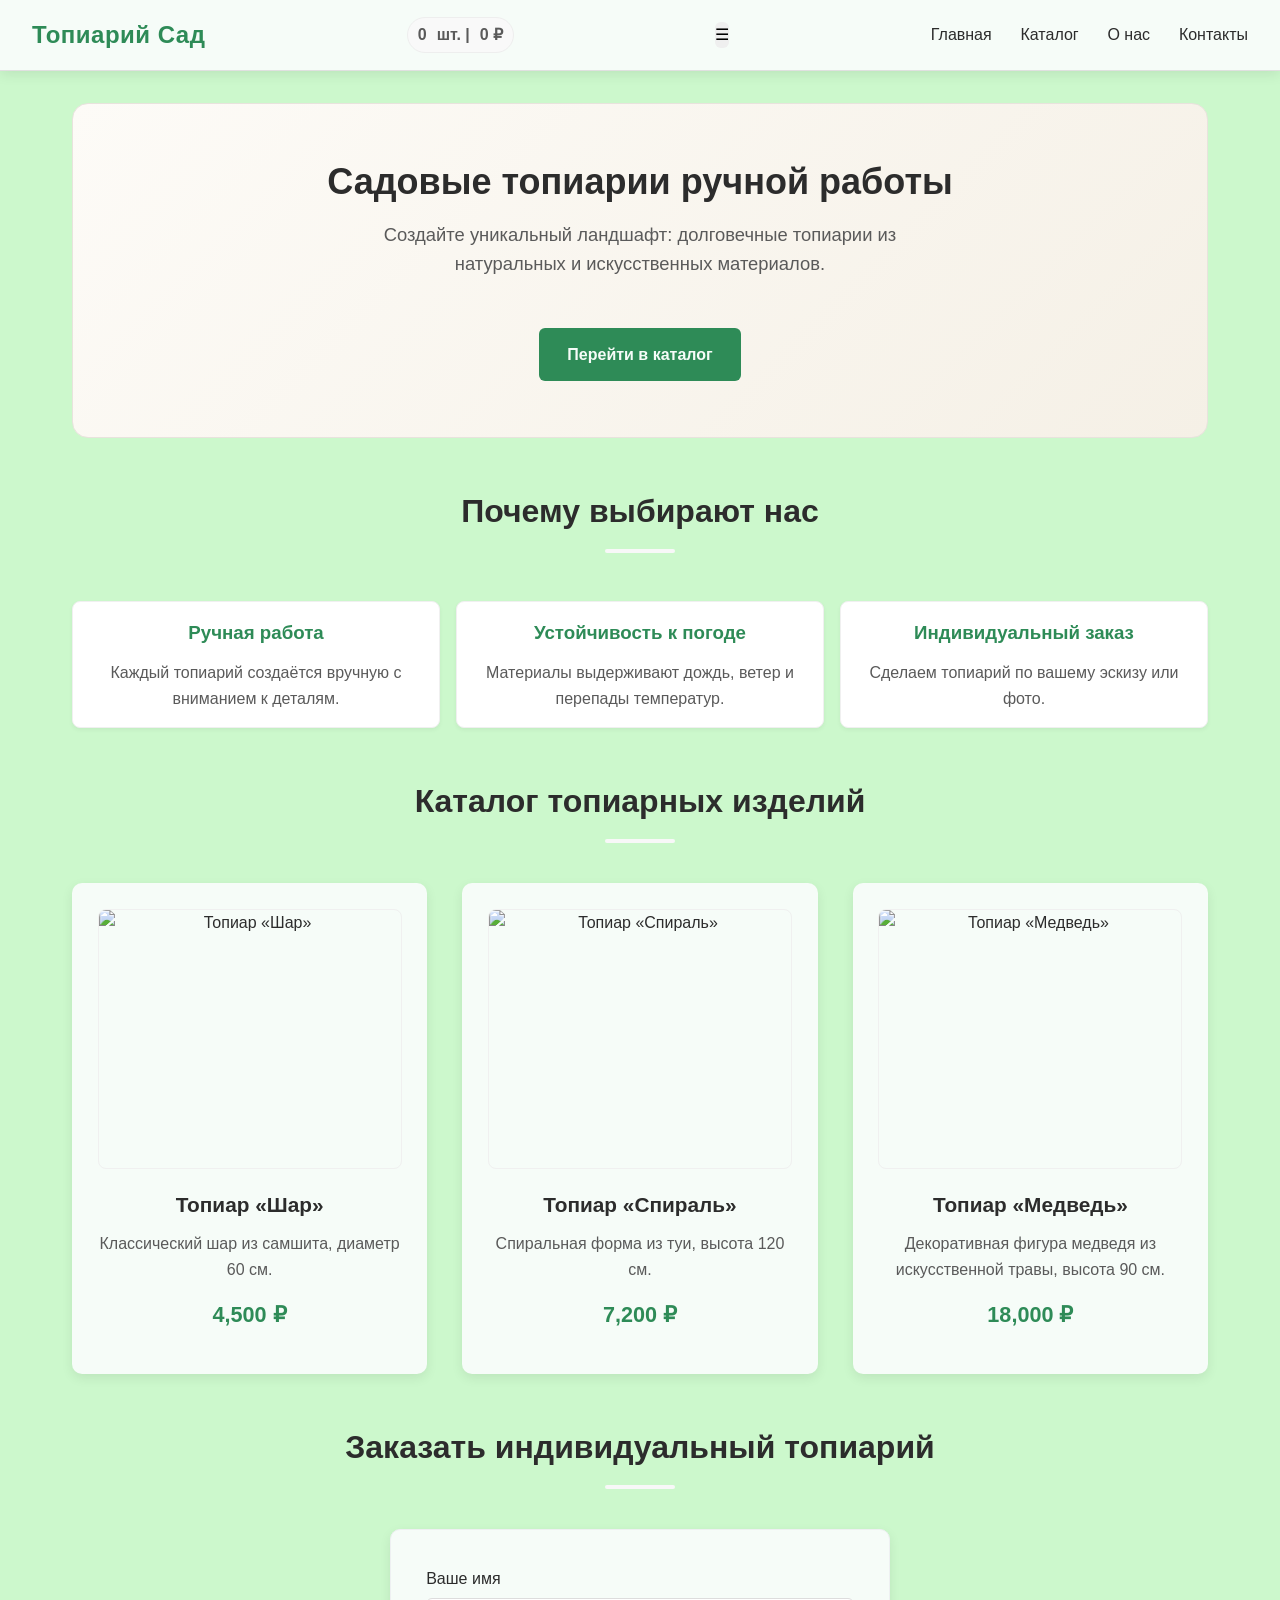
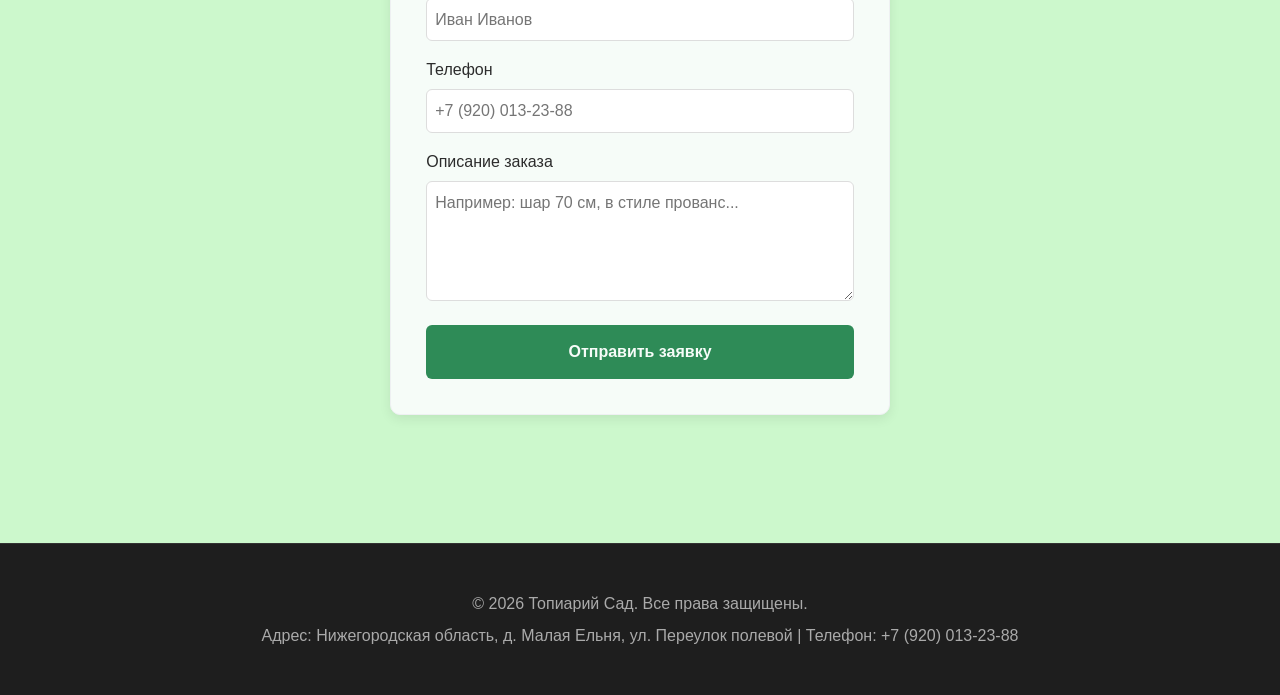
==== index.html @ c64f3569 "первый коммит" ====
<!DOCTYPE html>
<html lang="ru">
<head>
  <meta charset="UTF-8" />
  <meta name="viewport" content="width=device-width, initial-scale=1.0" />
  <title>Топиарный Сад — садовые топиарии на заказ</title>
  
  <!-- Встроенные стили (чтобы сайт сразу выглядел красиво без style.css) -->
  <link rel="stylesheet" href="style.css">
</head>
<body>

  <header>
    <div class="logo">Топиарий Сад</div>
    <div class="cart-widget">
      <span class="cart-count">0</span> шт. | <span class="cart-total">0 ₽</span>
    </div>
    <button class="burger" aria-label="Меню">☰</button>
    <nav>
      <ul>
        <li><a href="#home">Главная</a></li>
        <li><a href="#catalog">Каталог</a></li>
        <li><a href="#about">О нас</a></li>
        <li><a href="#contacts">Контакты</a></li>
      </ul>
    </nav>
  </header>

  <main>
    
    <!-- ========================================== -->
    <!-- АДМИН-ПАНЕЛЬ (Скрыта, пока не включен режим) -->
    <!-- ========================================== -->
    <div id="edit-controls">
      <h3>🛠 Панель администратора</h3>
      
      <!-- Кнопка для входа в режим редактирования главной страницы -->
      <button id="toggle-edit-btn" class="btn-admin-primary">Редактировать страницу</button>
      
      <!-- Кнопка для добавления товаров -->
      <button id="toggle-catalog-edit-btn" class="btn-admin-primary" style="margin-left: 10px;">Добавить/редактировать товары</button>

      <!-- Форма редактирования текста главной страницы (скрыта внутри) -->
      <div id="page-edit-form" style="display:none; margin-top: 1rem; padding: 1rem; border: 1px dashed #ccc; background: #fafafa;">
        <label>Заголовок главного экрана:</label>
        <input type="text" id="title-input" style="width: 100%; box-sizing: border-box;">
        
        <label style="margin-top: 10px;">Описание:</label>
        <textarea id="intro-input" rows="3" style="width: 100%; box-sizing: border-box;"></textarea>
        
        <div class="form-actions">
          <button id="save-page-btn">Сохранить</button>
          <button id="cancel-page-edit-btn">Отмена</button>
        </div>
      </div>
    </div>

    <!-- ========================================== -->
    <!-- ГЛАВНЫЙ ЭКРАН (HOME) -->
    <!-- ========================================== -->
    <section id="home" class="hero">
      <h1 id="page-title">Садовые топиарии ручной работы</h1>
      <p id="page-intro">Создайте уникальный ландшафт: долговечные топиарии из натуральных и искусственных материалов.</p>
      <br>
      <a href="#catalog" class="btn btn-admin-primary">Перейти в каталог</a>
    </section>

    <!-- Преимущества -->
    <section id="about">
      <h2 class="section-title">Почему выбирают нас</h2>
      <div class="features" style="display: grid; grid-template-columns: repeat(auto-fit, minmax(250px, 1fr)); gap: 1rem;">
        <div class="feature-item" style="background:white; padding:1rem; border-radius:8px; box-shadow:0 2px 4px rgba(0,0,0,0.05);">
          <h3>Ручная работа</h3>
          <p>Каждый топиарий создаётся вручную с вниманием к деталям.</p>
        </div>
        <div class="feature-item" style="background:white; padding:1rem; border-radius:8px; box-shadow:0 2px 4px rgba(0,0,0,0.05);">
          <h3>Устойчивость к погоде</h3>
          <p>Материалы выдерживают дождь, ветер и перепады температур.</p>
        </div>
        <div class="feature-item" style="background:white; padding:1rem; border-radius:8px; box-shadow:0 2px 4px rgba(0,0,0,0.05);">
          <h3>Индивидуальный заказ</h3>
          <p>Сделаем топиарий по вашему эскизу или фото.</p>
        </div>
      </div>
    </section>

    <!-- ========================================== -->
    <!-- КАТАЛОГ ТОВАРОВ -->
    <!-- ВАЖНО: Здесь НЕ должно быть товаров! Они подгрузятся через JS -->
    <!-- ========================================== -->
    <section id="catalog">
      <h2 class="section-title">Каталог топиарных изделий</h2>
      <div id="catalog-grid">
        <!-- Сюда JavaScript вставит карточки товаров -->
        <p style="grid-column: 1/-1; text-align:center; color:#777;">Загрузка каталога...</p>
      </div>
    </section>

    <!-- Форма заявки -->
    <section id="contacts">
      <h2 class="section-title">Заказать индивидуальный топиарий</h2>
      <form onsubmit="event.preventDefault(); alert('Ваша заявка отправлена! Мы свяжемся с вами.');" style="max-width: 500px;">
        <div class="form-group" style="margin-bottom: 1rem;">
          <label for="name">Ваше имя</label>
          <input type="text" id="name" name="name" required placeholder="Иван Иванов" style="width:100%; padding:8px;">
        </div>
        <div class="form-group" style="margin-bottom: 1rem;">
          <label for="phone">Телефон</label>
          <input type="tel" id="phone" name="phone" required placeholder="+7 (920) 013-23-88" style="width:100%; padding:8px;">
        </div>
        <div class="form-group" style="margin-bottom: 1rem;">
          <label for="message">Описание заказа</label>
          <textarea id="message" name="message" rows="4" placeholder="Например: шар 70 см, в стиле прованс..." style="width:100%; padding:8px;"></textarea>
        </div>
        <button type="submit" class="btn btn-admin-primary">Отправить заявку</button>
      </form>
    </section>
  </main>

  <footer>
    <p>&copy; 2026 Топиарий Сад. Все права защищены.</p>
    <p>Адрес: Нижегородская область, д. Малая Ельня, ул. Переулок полевой | Телефон: +7 (920) 013-23-88</p>
  </footer>

  <!-- ========================================== -->
  <!-- МОДАЛЬНОЕ ОКНО ДЛЯ РЕДАКТИРОВАНИЯ ТОВАРА -->
  <!-- (Всплывающее окно, стили уже есть в <style>) -->
  <!-- ========================================== -->
  <div id="product-edit-form">
    <h3 id="edit-form-title">Добавить товар</h3>
    <input type="hidden" id="product-id">

    <label>Название:</label>
    <input type="text" id="product-name" required>

    <label style="margin-top: 10px;">Описание:</label>
    <textarea id="product-desc" rows="3"></textarea>

    <label style="margin-top: 10px;">Цена (₽):</label>
    <input type="number" id="product-price" required>

    <label style="margin-top: 10px;">Фото (URL картинки):</label>
    <input type="url" id="product-image" placeholder="https://...">

    <div class="form-actions">
      <button id="save-product-btn" class="btn-admin-primary">Сохранить</button>
      <button id="cancel-product-edit-btn" class="btn-admin-secondary">Отмена</button>
    </div>
  </div>

  <!-- Плавная прокрутка для якорей -->
  <script>
    document.querySelectorAll('a[href^="#"]').forEach(anchor => {
      anchor.addEventListener('click', function (e) {
        e.preventDefault();
        const target = document.querySelector(this.getAttribute('href'));
        if (target) target.scrollIntoView({ behavior: 'smooth' });
      });
    });
  </script>

  <!-- Подключение основного скрипта с логикой -->
  <script src="script.js"></script>
</body>
</html>
---- style.css ----
/* ========================================== */
/* 1. ПЕРЕМЕННЫЕ — «ТОПИАРНАЯ» ПАЛИТРА */
/* ========================================== */
:root {
  --primary: #2e8b57;       /* лиственный зелёный */
  --secondary: #3cb371;     /* молодая трава */
  --bg-light: #ccf8cc;      /* тёплый кремовый фон */
  --wood: #f8f8f8;          /* цвет старого дерева (акценты) */
  --white: #f6fcf8;
  --text-dark: #2c2c2c;
  --text-gray: #5a5a5a;
  --shadow: 0 4px 12px rgba(0, 0, 0, 0.08);
  --shadow-hover: 0 10px 20px rgba(0, 0, 0, 0.12);
}

* {
  box-sizing: border-box;
  margin: 0;
  padding: 0;
}

body {
  font-family: 'Segoe UI', Tahoma, Geneva, Verdana, sans-serif;
  color: var(--text-dark);
  line-height: 1.6;
  background-color: var(--bg-light);
}

a {
  text-decoration: none;
  color: inherit;
}

ul {
  list-style: none;
}

/* ========================================== */
/* 2. ШАПКА (HEADER) */
/* ========================================== */
header {
  background: var(--white);
  padding: 1rem 2rem;
  display: flex;
  justify-content: space-between;
  align-items: center;
  box-shadow: var(--shadow);
  position: sticky;
  top: 0;
  z-index: 1000;
  border-bottom: 1px solid #e0e0e0;
}

.logo {
  font-size: 1.5rem;
  font-weight: 700;
  color: var(--primary);
  letter-spacing: 0.5px;
}

.cart-widget {
  display: flex;
  align-items: center;
  gap: 10px;
  font-weight: 600;
  color: var(--text-gray);
  background: #f9f9f9;
  padding: 4px 10px;
  border-radius: 20px;
  border: 1px solid #eee;
}

nav ul {
  display: flex;
  gap: 1.8rem;
}

nav a {
  font-weight: 500;
  color: var(--text-dark);
  transition: color 0.3s ease;
}

nav a:hover {
  color: var(--secondary);
}

/* ========================================== */
/* 3. ОСНОВНОЙ КОНТЕЙНЕР */
/* ========================================== */
main {
  max-width: 1200px;
  margin: 0 auto;
  padding: 2rem;
}

section {
  margin-bottom: 3rem;
}

/* ========================================== */
/* 4. ГЛАВНЫЙ ЭКРАН (HERO) */
/* ========================================== */
.hero {
  text-align: center;
  padding: 3.5rem 1.5rem;
  background: linear-gradient(135deg, #fdfbf7 0%, #f5f0e6 100%);
  border-radius: 16px;
  margin-bottom: 3rem;
  border: 1px solid #e8e3dd;
}

.hero h1 {
  font-size: 2.25rem;
  margin-bottom: 1rem;
  color: var(--text-dark);
  line-height: 1.2;
}

.hero p {
  font-size: 1.15rem;
  color: var(--text-gray);
  max-width: 600px;
  margin: 0 auto 1.5rem;
}

/* ========================================== */
/* 5. КНОПКИ (ОБЩИЕ) */
/* ========================================== */
button {
  cursor: pointer;
  border: none;
  border-radius: 6px;
  font: inherit;
  transition: all 0.3s cubic-bezier(0.25, 1, 0.5, 1);
}

.btn {
  display: inline-block;
  background: var(--primary);
  color: var(--white);
  padding: 0.85rem 1.75rem;
  border-radius: 6px;
  font-weight: 600;
  transition: all 0.3s cubic-bezier(0.25, 1, 0.5, 1);
  cursor: pointer;
  border: none;
}

.btn:hover {
  background: var(--secondary);
  transform: translateY(-2px);
  box-shadow: var(--shadow-hover);
}

.btn:active {
  transform: translateY(0);
}

.btn-admin-primary {
  background: var(--primary);
  color: var(--white);
}
.btn-admin-primary:hover {
  background: var(--secondary);
}

.btn-admin-secondary {
  background: #cfd8dc;
  color: var(--text-dark);
}
.btn-admin-secondary:hover {
  background: #b0bec5;
}

/* ========================================== */
/* 6. ЗАГОЛОВКИ СЕКЦИЙ */
/* ========================================== */
.section-title {
  text-align: center;
  font-size: 2rem;
  margin-bottom: 2.5rem;
  color: var(--text-dark);
  position: relative;
}

.section-title::after {
  content: '';
  display: block;
  width: 70px;
  height: 4px;
  background: var(--wood);
  margin: 12px auto 0;
  border-radius: 2px;
}

/* ========================================== */
/* 7. ПРЕИМУЩЕСТВА (FEATURES) */
/* ========================================== */
.features {
  display: grid;
  grid-template-columns: repeat(auto-fit, minmax(260px, 1fr));
  gap: 1.8rem;
  margin: 3rem 0;
}

.feature-item {
  background: var(--white);
  padding: 1.8rem;
  border-radius: 10px;
  text-align: center;
  box-shadow: var(--shadow);
  border: 1px solid #f0f0f0;
  transition: transform 0.3s ease, box-shadow 0.3s ease;
}

.feature-item:hover {
  transform: translateY(-6px);
  box-shadow: var(--shadow-hover);
}

.feature-item h3 {
  margin-bottom: 0.75rem;
  color: var(--primary);
}

.feature-item p {
  color: var(--text-gray);
}

/* ========================================== */
/* 8. АДМИН-ПАНЕЛЬ */
/* ========================================== */
#edit-controls {
  background: #fff3e0;
  border: 1px solid #ffe0b2;
  padding: 15px;
  border-radius: 8px;
  margin-bottom: 2rem;
  display: none;
  animation: fadeIn 0.4s ease;
  border-left: 5px solid var(--wood);
}

@keyframes fadeIn {
  from { opacity: 0; transform: translateY(-10px); }
  to { opacity: 1; transform: translateY(0); }
}

#edit-controls h3 {
  margin-top: 0;
  color: #5d4037;
  font-size: 1.1rem;
}

#page-edit-form {
  margin-top: 1rem;
  padding: 1rem;
  border: 1px dashed #ccc;
  background: #fafafa;
  border-radius: 6px;
}

#page-edit-form label {
  display: block;
  margin-top: 10px;
  font-weight: 600;
  color: var(--text-dark);
}

#page-edit-form input,
#page-edit-form textarea {
  width: 100%;
  padding: 8px;
  margin-top: 5px;
  border: 1px solid #ddd;
  border-radius: 4px;
}

#page-edit-form .form-actions {
  margin-top: 15px;
  display: flex;
  gap: 10px;
  justify-content: flex-end;
}

/* ========================================== */
/* 9. КАТАЛОГ (СЕТКА И КАРТОЧКИ) */
/* ========================================== */
#catalog-grid {
  display: grid;
  grid-template-columns: repeat(auto-fill, minmax(280px, 1fr));
  gap: 2.2rem;
}

.product-card {
  background: var(--white);
  padding: 1.6rem;
  border-radius: 10px;
  box-shadow: var(--shadow);
  text-align: center;
  transition: transform 0.3s ease, box-shadow 0.3s ease;
  display: flex;
  flex-direction: column;
  height: 100%;
}

.product-card:hover {
  transform: translateY(-6px);
  box-shadow: var(--shadow-hover);
}

.product-card img {
  width: 100%;
  height: 260px;
  object-fit: cover;
  border-radius: 8px;
  margin-bottom: 1.2rem;
  display: block;
  border: 1px solid #f0f0f0;
}

.product-card h3 {
  margin-bottom: 0.6rem;
  font-size: 1.3rem;
  color: var(--text-dark);
}

.product-card p {
  color: var(--text-gray);
  margin-bottom: 1rem;
  min-height: 48px;
  flex-grow: 1;
}

.price {
  font-weight: 700;
  font-size: 1.35rem;
  color: var(--primary);
  margin-bottom: 1rem;
  text-align: center;
}

.product-card button {
  width: auto;
  padding: 6px 12px;
  margin-top: auto;
  font-size: 0.8rem;
}

/* ========================================== */
/* 10. ФОРМА КОНТАКТОВ */
/* ========================================== */
#contacts form {
  max-width: 520px;
  margin: 0 auto;
  background: var(--white);
  padding: 2.2rem;
  border-radius: 10px;
  box-shadow: var(--shadow);
  border: 1px solid #eef0f2;
}

.form-group {
  margin-bottom: 1.2rem;
}

.form-group label {
  display: block;
  margin-bottom: 0.4rem;
  font-weight: 500;
  color: var(--text-dark);
}

.form-group input,
.form-group textarea {
  width: 100%;
  padding: 0.7rem;
  border: 1px solid #ddd;
  border-radius: 6px;
  font: inherit;
  transition: border-color 0.2s ease;
}

.form-group input:focus,
.form-group textarea:focus {
  outline: none;
  border-color: var(--primary);
}

button[type="submit"] {
  width: 100%;
  padding: 0.9rem;
  background: var(--primary);
  color: var(--white);
  border: none;
  border-radius: 6px;
  font-weight: 600;
  cursor: pointer;
  transition: background 0.3s ease;
}

button[type="submit"]:hover {
  background: var(--secondary);
}

/* ========================================== */
/* 11. МОДАЛЬНОЕ ОКНО (РЕДАКТИРОВАНИЕ ТОВАРА) */
/* ========================================== */
#product-edit-form {
  position: fixed;
  top: 50%;
  left: 50%;
  transform: translate(-50%, -50%);
  z-index: 1000;
  max-width: 500px;
  width: 90%;
  padding: 2rem;
  border: 1px solid #e0e0e0;
  background: var(--white);
  box-shadow: 0 10px 40px rgba(0,0,0,0.15);
  border-radius: 12px;
  display: none;
  animation: modalSlideIn 0.3s ease-out;
}

@keyframes modalSlideIn {
  from {
    opacity: 0;
    transform: translate(-50%, -60%);
  }
  to {
    opacity: 1;
    transform: translate(-50%, -50%);
  }
}

#product-edit-form h3 {
  margin-top: 0;
  margin-bottom: 1.5rem;
  color: var(--text-dark);
}

#product-edit-form label {
  display: block;
  margin-top: 15px;
  font-weight: 600;
  color: var(--text-dark);
}

#product-edit-form input[type="text"],
#product-edit-form input[type="url"],
#product-edit-form input[type="number"],
#product-edit-form textarea {
  width: 100%;
  box-sizing: border-box;
  padding: 8px;
  margin-top: 5px;
  border: 1px solid #ddd;
  border-radius: 4px;
}

#product-edit-form textarea {
  resize: vertical;
  min-height: 80px;
}

#product-edit-form .form-actions {
  margin-top: 20px;
  display: flex;
  gap: 10px;
  justify-content: flex-end;
}

/* ========================================== */
/* 12. ПОДВАЛ (FOOTER) */
/* ========================================== */
footer {
  background: #1e1e1e;
  color: #aaa;
  padding: 2.5rem 1rem;
  text-align: center;
  margin-top: 3rem;
  border-top: 1px solid #333;
}

footer p {
  margin: 0.4rem 0;
}

/* ========================================== */
/* 13. АДАПТИВНОСТЬ (MOBILE) */
/* ========================================== */
@media (max-width: 768px) {
  header {
    flex-direction: column;
    gap: 1rem;
    padding: 1rem;
  }

  nav ul {
    flex-wrap: wrap;
    justify-content: center;
    gap: 1rem;
  }

  .hero h1 {
    font-size: 1.8rem;
  }

  #catalog-grid {
    grid-template-columns: 1fr;
  }

  main {
    padding: 1.5rem;
  }

  .section-title {
    font-size: 1.6rem;
  }

  .product-card {
    padding: 1.2rem;
  }

  .product-card img {
    height: 220px;
  }
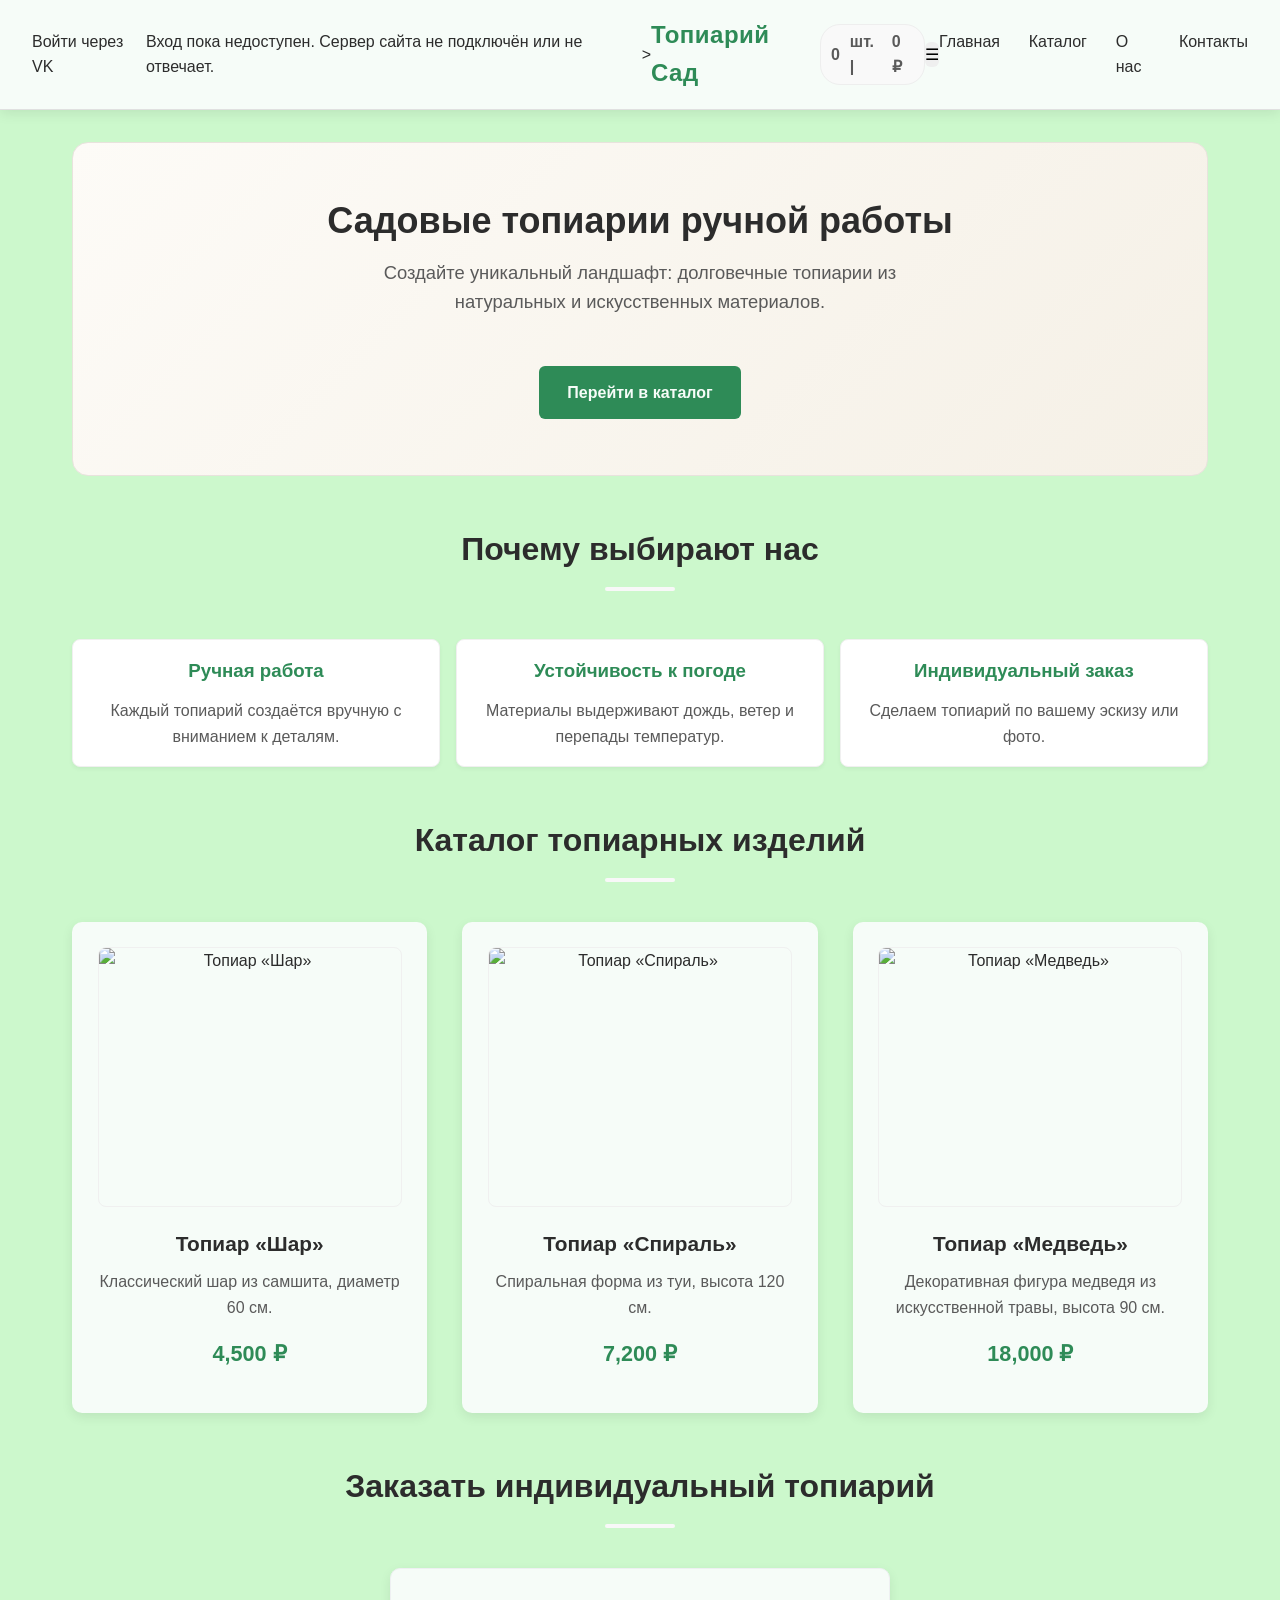
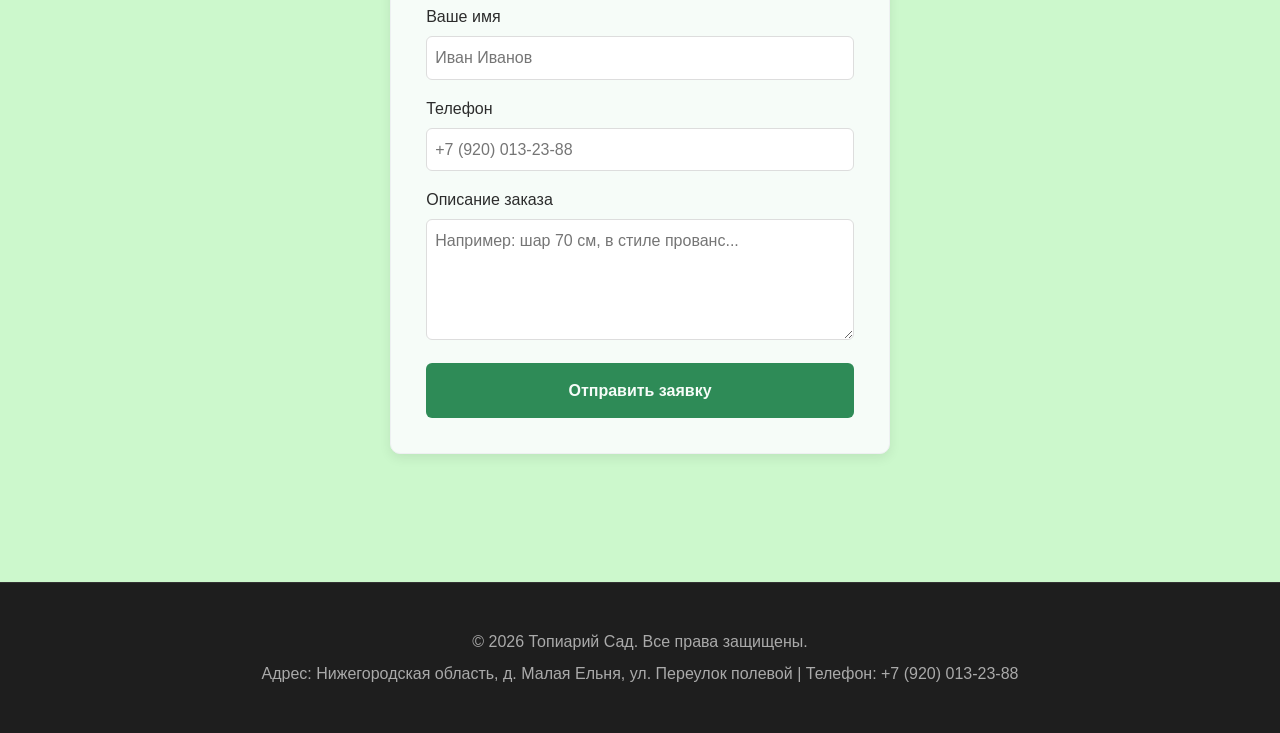
==== commit 205b8aff: "Подключение auth.js и кнопка входа через VK" ====
--- a/index.html
+++ b/index.html
@@ -10,7 +10,9 @@
 </head>
 <body>
 
-  <header>
+  <header <button data-login-provider="vk">Войти через VK</button>
+<span id="login-status"></span>
+>
     <div class="logo">Топиарий Сад</div>
     <div class="cart-widget">
       <span class="cart-count">0</span> шт. | <span class="cart-total">0 ₽</span>
@@ -160,6 +162,7 @@
   </script>
 
   <!-- Подключение основного скрипта с логикой -->
+  <script src="vk-id/auth.js"></script>
   <script src="script.js"></script>
 </body>
 </html>
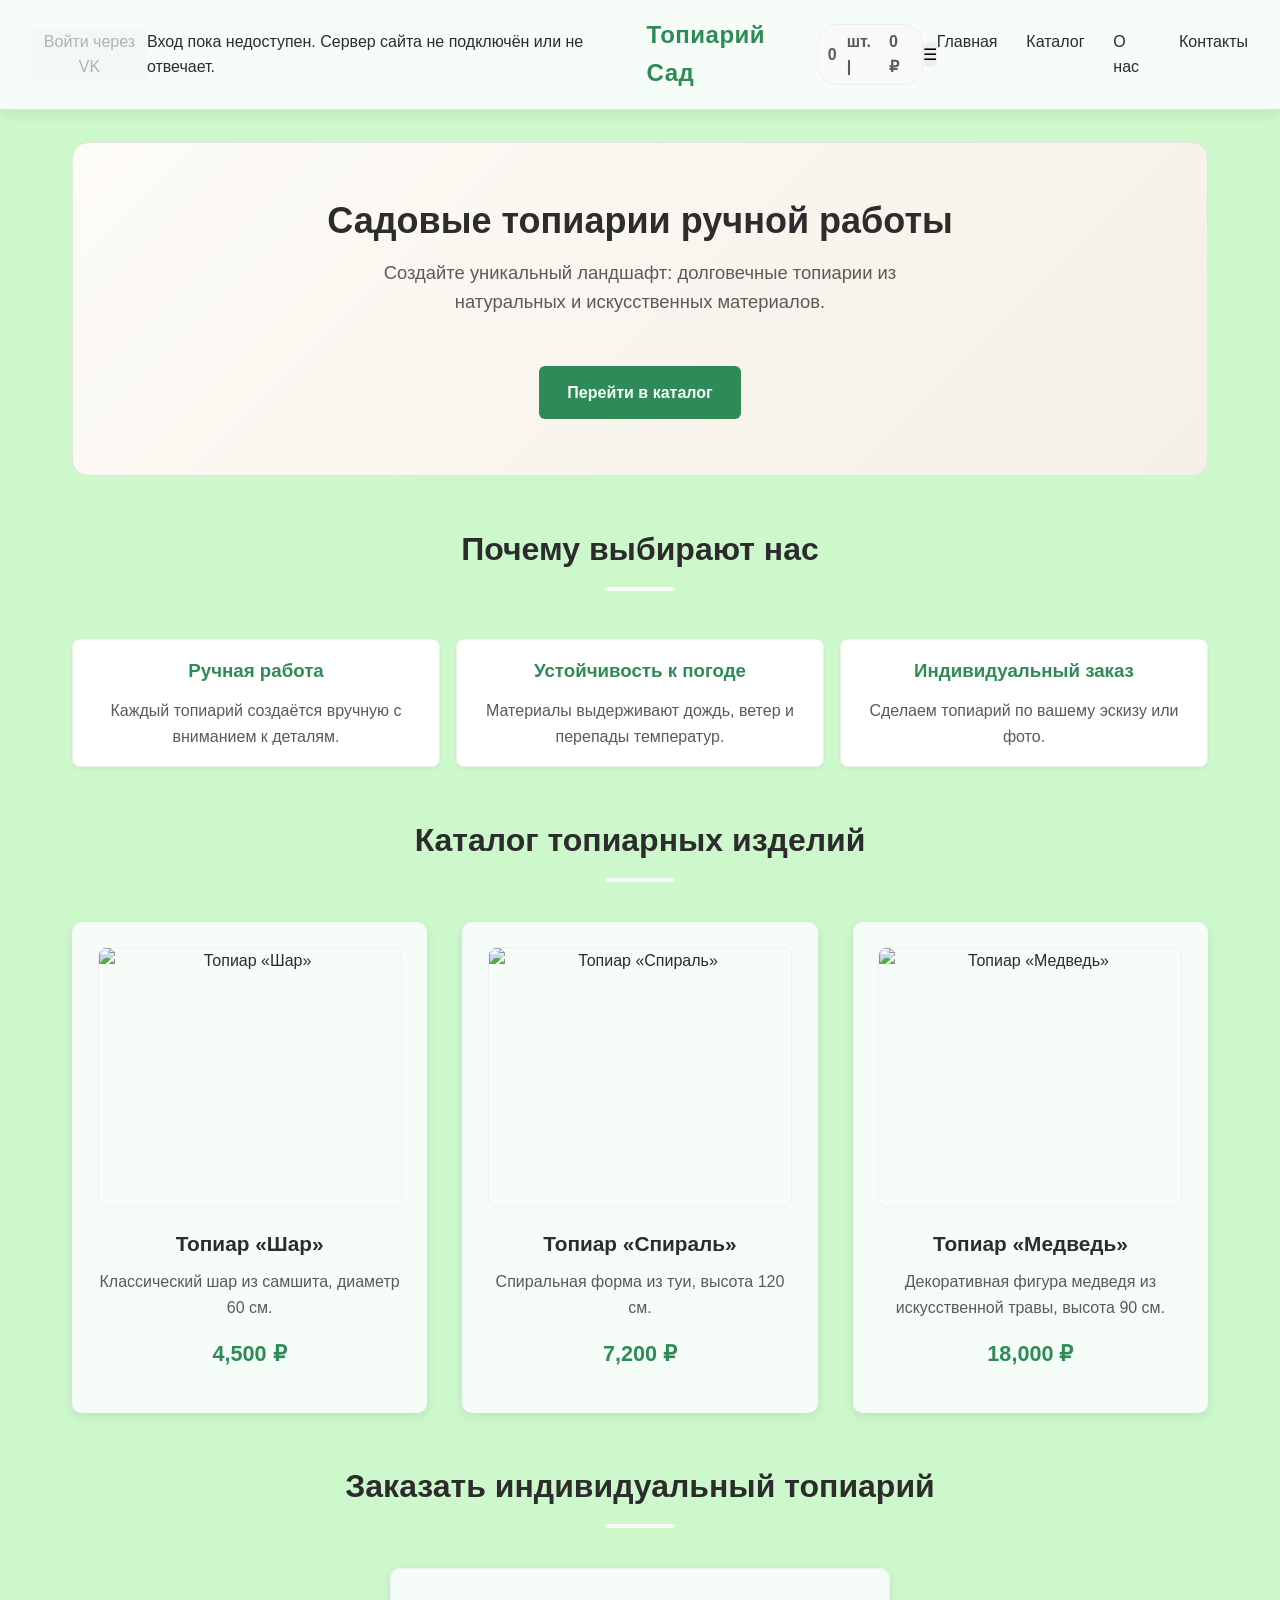
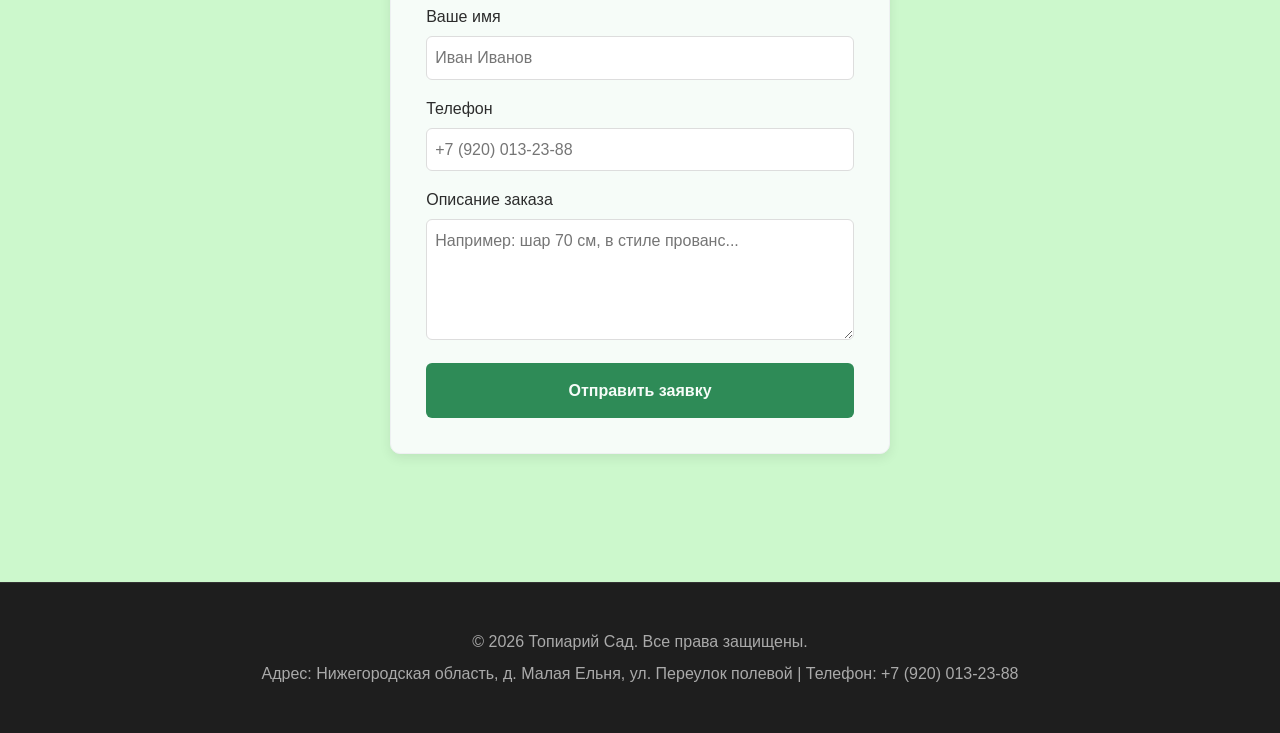
==== commit 00ddc2e1: "Подключение auth.js и кнопка входа через VK" ====
--- a/index.html
+++ b/index.html
@@ -10,9 +10,9 @@
 </head>
 <body>
 
-  <header <button data-login-provider="vk">Войти через VK</button>
-<span id="login-status"></span>
->
+  <header>
+  <button data-login-provider="vk">Войти через VK</button>
+  <span id="login-status"></span>
     <div class="logo">Топиарий Сад</div>
     <div class="cart-widget">
       <span class="cart-count">0</span> шт. | <span class="cart-total">0 ₽</span>
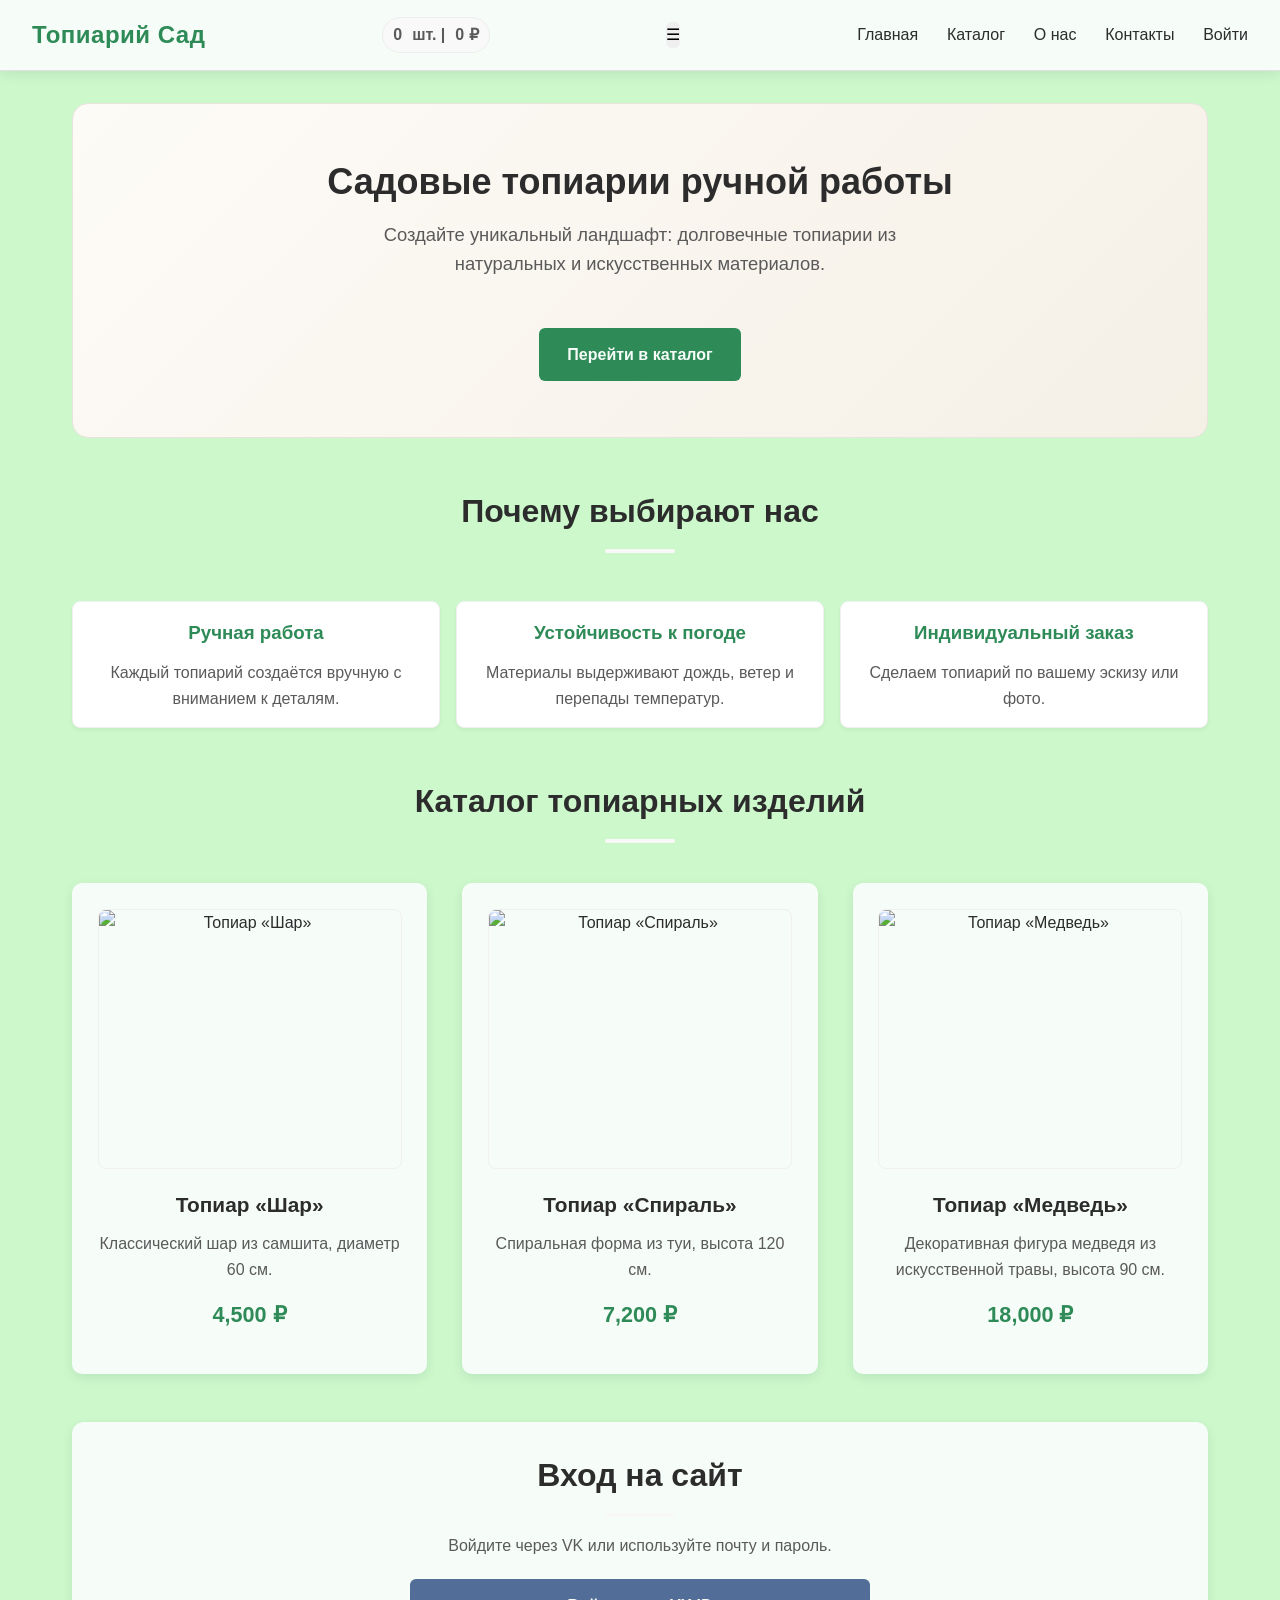
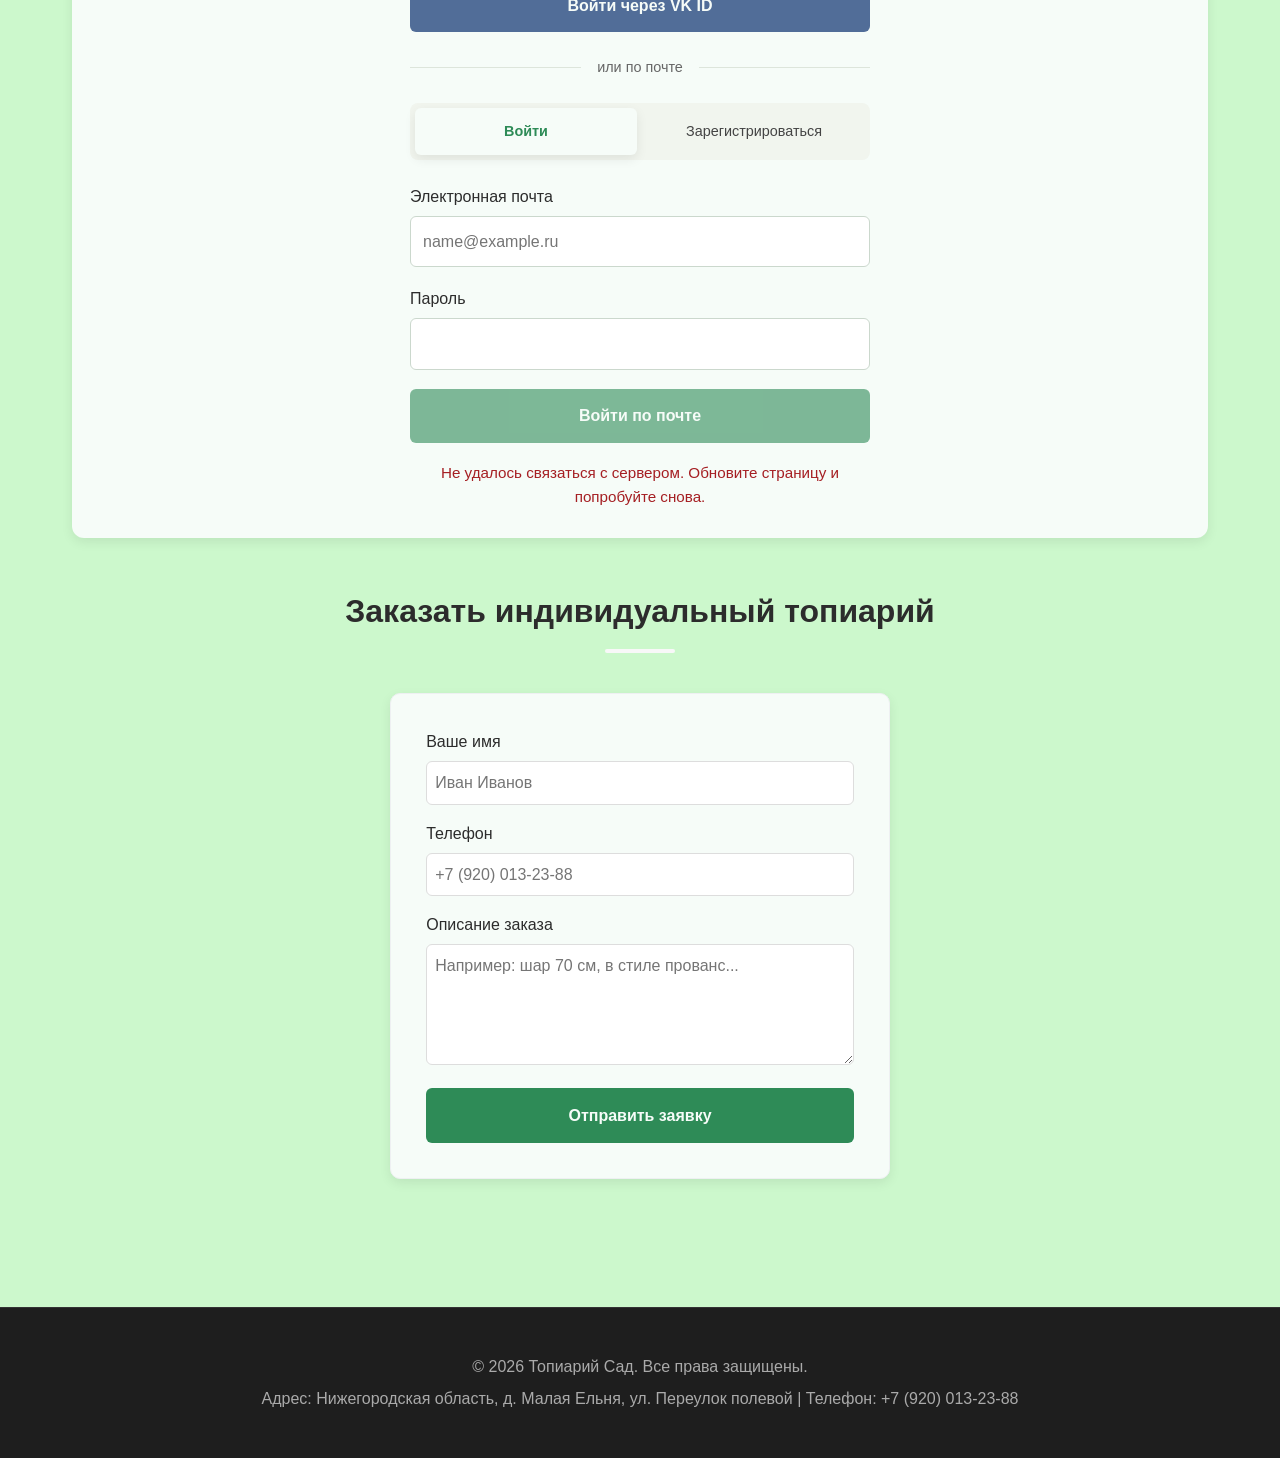
==== commit 88dbbe4f: "Add email registration alongside VK for PHP hosting and Node preview" ====
--- a/index.html
+++ b/index.html
@@ -4,15 +4,14 @@
   <meta charset="UTF-8" />
   <meta name="viewport" content="width=device-width, initial-scale=1.0" />
   <title>Топиарный Сад — садовые топиарии на заказ</title>
-  
+
   <!-- Встроенные стили (чтобы сайт сразу выглядел красиво без style.css) -->
   <link rel="stylesheet" href="style.css">
+  <link rel="stylesheet" href="auth.css">
 </head>
 <body>
 
   <header>
-  <button data-login-provider="vk">Войти через VK</button>
-  <span id="login-status"></span>
     <div class="logo">Топиарий Сад</div>
     <div class="cart-widget">
       <span class="cart-count">0</span> шт. | <span class="cart-total">0 ₽</span>
@@ -24,21 +23,22 @@
         <li><a href="#catalog">Каталог</a></li>
         <li><a href="#about">О нас</a></li>
         <li><a href="#contacts">Контакты</a></li>
+        <li><a href="#login" id="login-nav">Войти</a></li>
       </ul>
     </nav>
   </header>
 
   <main>
-    
+
     <!-- ========================================== -->
     <!-- АДМИН-ПАНЕЛЬ (Скрыта, пока не включен режим) -->
     <!-- ========================================== -->
     <div id="edit-controls">
       <h3>🛠 Панель администратора</h3>
-      
+
       <!-- Кнопка для входа в режим редактирования главной страницы -->
       <button id="toggle-edit-btn" class="btn-admin-primary">Редактировать страницу</button>
-      
+
       <!-- Кнопка для добавления товаров -->
       <button id="toggle-catalog-edit-btn" class="btn-admin-primary" style="margin-left: 10px;">Добавить/редактировать товары</button>
 
@@ -46,10 +46,10 @@
       <div id="page-edit-form" style="display:none; margin-top: 1rem; padding: 1rem; border: 1px dashed #ccc; background: #fafafa;">
         <label>Заголовок главного экрана:</label>
         <input type="text" id="title-input" style="width: 100%; box-sizing: border-box;">
-        
+
         <label style="margin-top: 10px;">Описание:</label>
         <textarea id="intro-input" rows="3" style="width: 100%; box-sizing: border-box;"></textarea>
-        
+
         <div class="form-actions">
           <button id="save-page-btn">Сохранить</button>
           <button id="cancel-page-edit-btn">Отмена</button>
@@ -96,6 +96,55 @@
         <!-- Сюда JavaScript вставит карточки товаров -->
         <p style="grid-column: 1/-1; text-align:center; color:#777;">Загрузка каталога...</p>
       </div>
+    </section>
+
+    <section id="login" class="login" aria-labelledby="login-title">
+      <h2 id="login-title" class="section-title">Вход на сайт</h2>
+      <div id="login-choices" class="auth-content">
+        <p class="auth-intro">Войдите через VK или используйте почту и пароль.</p>
+        <div class="login-providers">
+          <button class="btn login-vk" type="button" data-login-provider="vk" disabled>Войти через VK ID</button>
+        </div>
+        <p id="vk-availability" class="auth-hint"></p>
+        <div class="auth-divider"><span>или по почте</span></div>
+        <div class="auth-switch" aria-label="Вход или регистрация">
+          <button type="button" id="choose-login" aria-pressed="true">Войти</button>
+          <button type="button" id="choose-register" aria-pressed="false">Зарегистрироваться</button>
+        </div>
+        <form id="email-login" class="auth-form" method="post" action="/api/auth/login">
+          <div class="form-group">
+            <label for="login-email">Электронная почта</label>
+            <input id="login-email" name="email" type="email" autocomplete="username" maxlength="254" required placeholder="name@example.ru" />
+          </div>
+          <div class="form-group">
+            <label for="login-password">Пароль</label>
+            <input id="login-password" name="password" type="password" autocomplete="current-password" maxlength="128" required />
+          </div>
+          <button class="btn" type="submit" disabled>Войти по почте</button>
+        </form>
+        <form id="email-register" class="auth-form" method="post" action="/api/auth/register" hidden>
+          <div class="form-group">
+            <label for="register-email">Электронная почта</label>
+            <input id="register-email" name="email" type="email" autocomplete="username" maxlength="254" required placeholder="name@example.ru" />
+          </div>
+          <div class="form-group">
+            <label for="register-password">Придумайте пароль</label>
+            <input id="register-password" name="password" type="password" autocomplete="new-password" minlength="15" maxlength="128" aria-describedby="password-hint" required />
+            <p id="password-hint" class="auth-hint">От 15 до 128 символов. Можно использовать длинную фразу с пробелами.</p>
+          </div>
+          <div class="form-group">
+            <label for="register-confirm">Повторите пароль</label>
+            <input id="register-confirm" name="confirmPassword" type="password" autocomplete="new-password" minlength="15" maxlength="128" required />
+          </div>
+          <button class="btn" type="submit" disabled>Создать аккаунт</button>
+        </form>
+      </div>
+      <div id="account-panel" class="auth-content" hidden>
+        <p id="account-label"></p>
+        <button id="logout-button" class="btn" type="button">Выйти из аккаунта</button>
+      </div>
+      <p id="login-status" role="status">Для входа требуется подключение к серверу сайта.</p>
+      <noscript>Для входа и регистрации включите JavaScript в браузере.</noscript>
     </section>
 
     <!-- Форма заявки -->
--- a/auth.css
+++ b/auth.css
@@ -0,0 +1,103 @@
+.login {
+  padding: 1.75rem 1rem;
+  margin: 2.5rem 0 3rem;
+  border-radius: 12px;
+  background: var(--white);
+  box-shadow: var(--shadow);
+  transition: transform 0.3s ease, box-shadow 0.3s ease;
+  scroll-margin-top: 6rem;
+  text-align: center;
+}
+
+.login:hover,
+.login:focus-within {
+  transform: translateY(-6px);
+  box-shadow: var(--shadow-hover);
+}
+
+.login .section-title {
+  margin-bottom: 1rem;
+}
+
+.login-providers {
+  display: flex;
+  flex-wrap: wrap;
+  justify-content: center;
+  gap: 0.75rem;
+  margin-bottom: 0.75rem;
+}
+
+.login-providers .btn {
+  max-width: 100%;
+  font-size: 1rem;
+}
+
+.login-vk {
+  --vk-blue: #005bd1;
+  --vk-blue-hover: #0069e6;
+  background: var(--vk-blue);
+}
+
+.login-vk:hover,
+.login-vk:focus-visible {
+  background: var(--vk-blue-hover);
+}
+
+.login-vk:disabled {
+  --vk-blue: #516d98;
+  --vk-blue-hover: #426ba7;
+  cursor: not-allowed;
+}
+
+.login-providers .btn:focus-visible {
+  outline: 2px solid currentColor;
+  outline-offset: -5px;
+}
+
+@media (prefers-reduced-motion: reduce) {
+  .login,
+  .login-vk {
+    transition: none;
+  }
+
+  .login:hover,
+  .login:focus-within,
+  .login-vk:hover {
+    transform: none;
+  }
+}
+
+
+[hidden] { display: none !important; }
+.auth-content { width: 100%; max-width: 460px; margin: 0 auto; }
+.auth-intro { color: var(--text-gray); margin-bottom: 1.25rem; }
+.auth-content .login-providers .btn { width: 100%; }
+.auth-hint { font-size: 0.85rem; color: var(--text-gray); margin-top: 0.4rem; }
+.auth-divider { display: flex; align-items: center; gap: 1rem; color: #666; margin: 1.5rem 0; font-size: 0.9rem; }
+.auth-divider::before, .auth-divider::after { content: ''; flex: 1; border-top: 1px solid #dde5db; }
+.auth-switch { display: flex; gap: 0.35rem; padding: 0.3rem; border-radius: 8px; background: #f1f5ee; margin-bottom: 1.5rem; }
+.auth-switch button { flex: 1; min-width: 0; padding: 0.75rem 0.35rem; border: none; border-radius: 6px; background: transparent; font: inherit; font-size: 0.9rem; color: #444; cursor: pointer; }
+.auth-switch button[aria-pressed="true"] { background: var(--white); color: var(--primary); font-weight: 600; box-shadow: var(--shadow); }
+.login .auth-form { padding: 0; box-shadow: none; text-align: left; opacity: 1; transform: none; transition: none; }
+.login .auth-form .btn { font: inherit; font-weight: 600; }
+.login button:disabled { cursor: not-allowed; }
+.auth-form button:disabled { opacity: 0.6; }
+.auth-switch button:focus-visible, .auth-form input:focus-visible, #logout-button:focus-visible { outline: 2px solid var(--primary); outline-offset: 3px; }
+#login-status { max-width: 460px; margin: 1.1rem auto 0; color: var(--text-gray); font-size: 0.95rem; }
+#login-status.auth-error { color: #a51f23; }
+#account-label { overflow-wrap: anywhere; margin-bottom: 1rem; }
+@media (max-width: 420px) {
+  .login { padding: 1.5rem 0.85rem; }
+  .auth-switch button { font-size: 0.8rem; }
+  .login .section-title { font-size: 1.75rem; }
+}
+
+
+
+.auth-form .form-group { margin-bottom: 1.2rem; }
+.auth-form label { display: block; font-weight: 500; margin-bottom: 0.4rem; }
+.auth-form input { width: 100%; padding: 0.75rem; font: inherit; border: 1px solid #cbd8cd; border-radius: 6px; }
+.auth-form button[type="submit"] { width: 100%; }
+@media (max-width: 768px) {
+  .login { scroll-margin-top: 14rem; }
+}
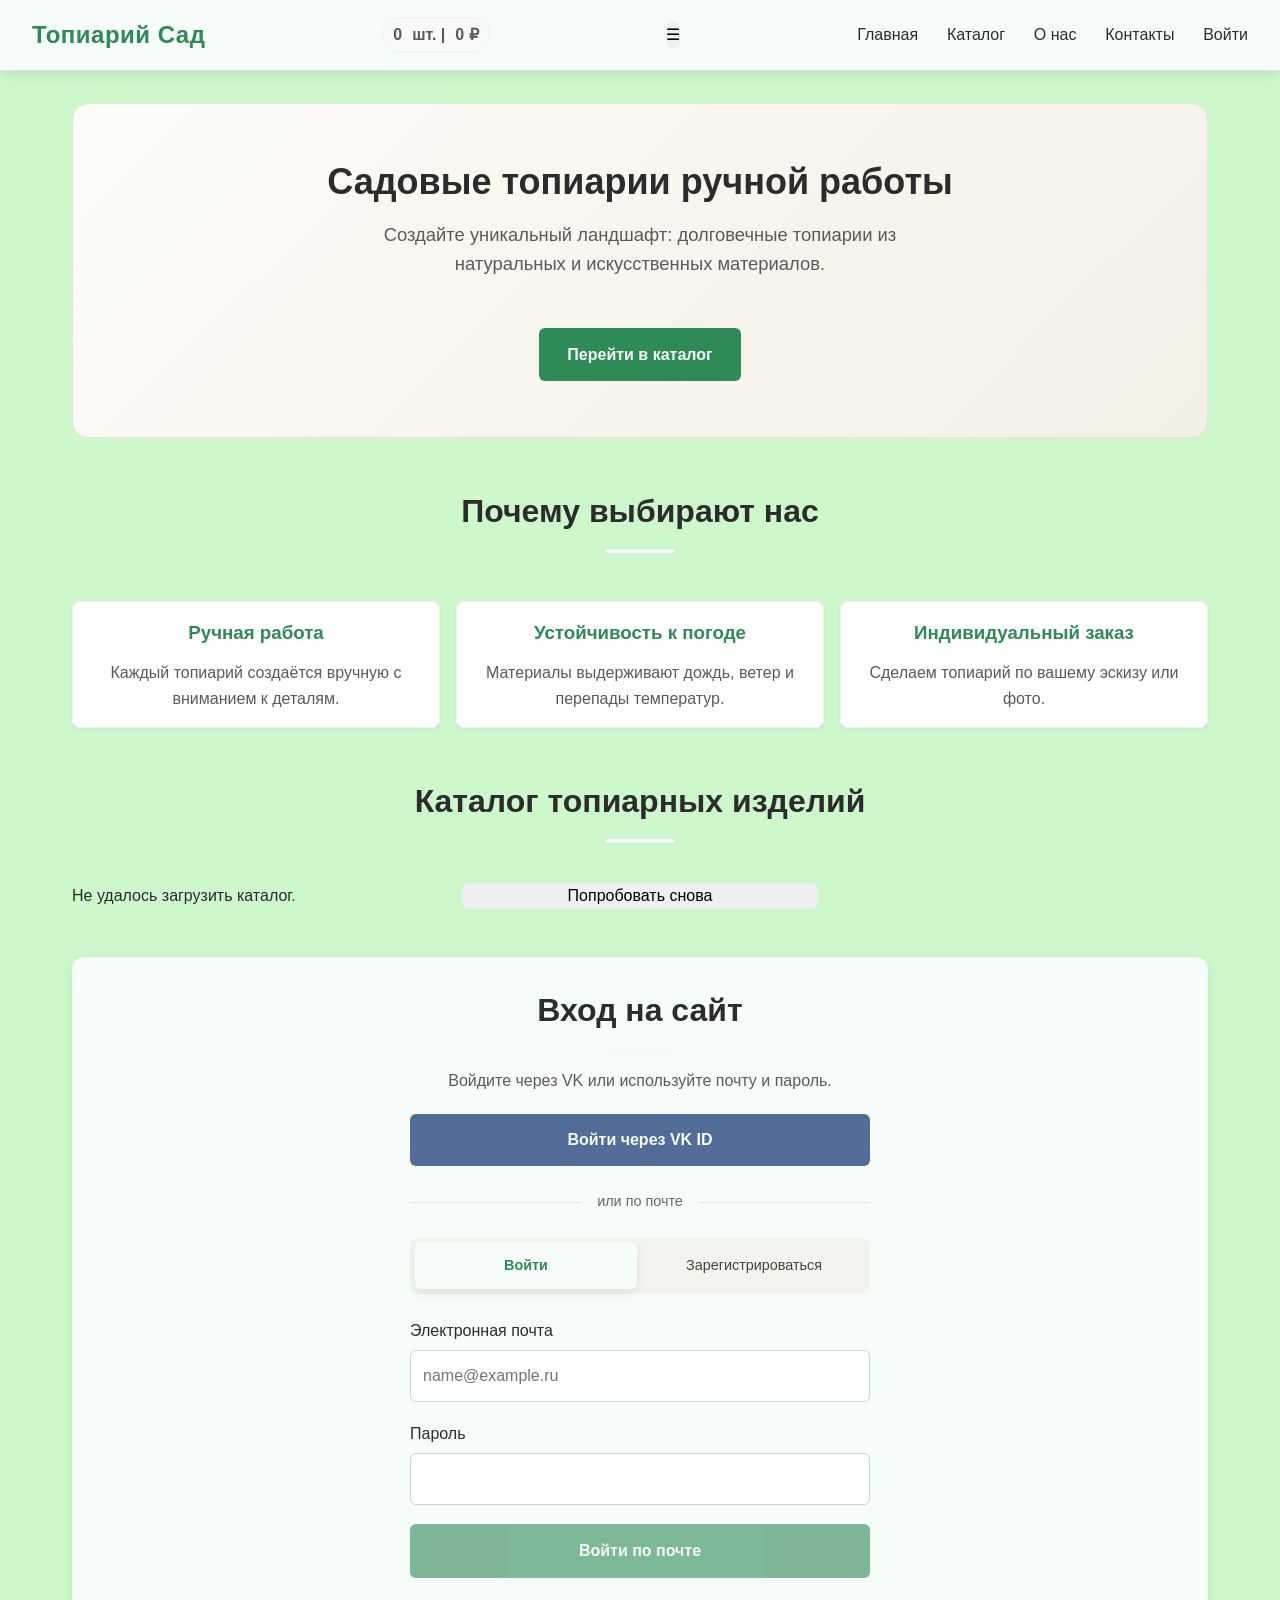
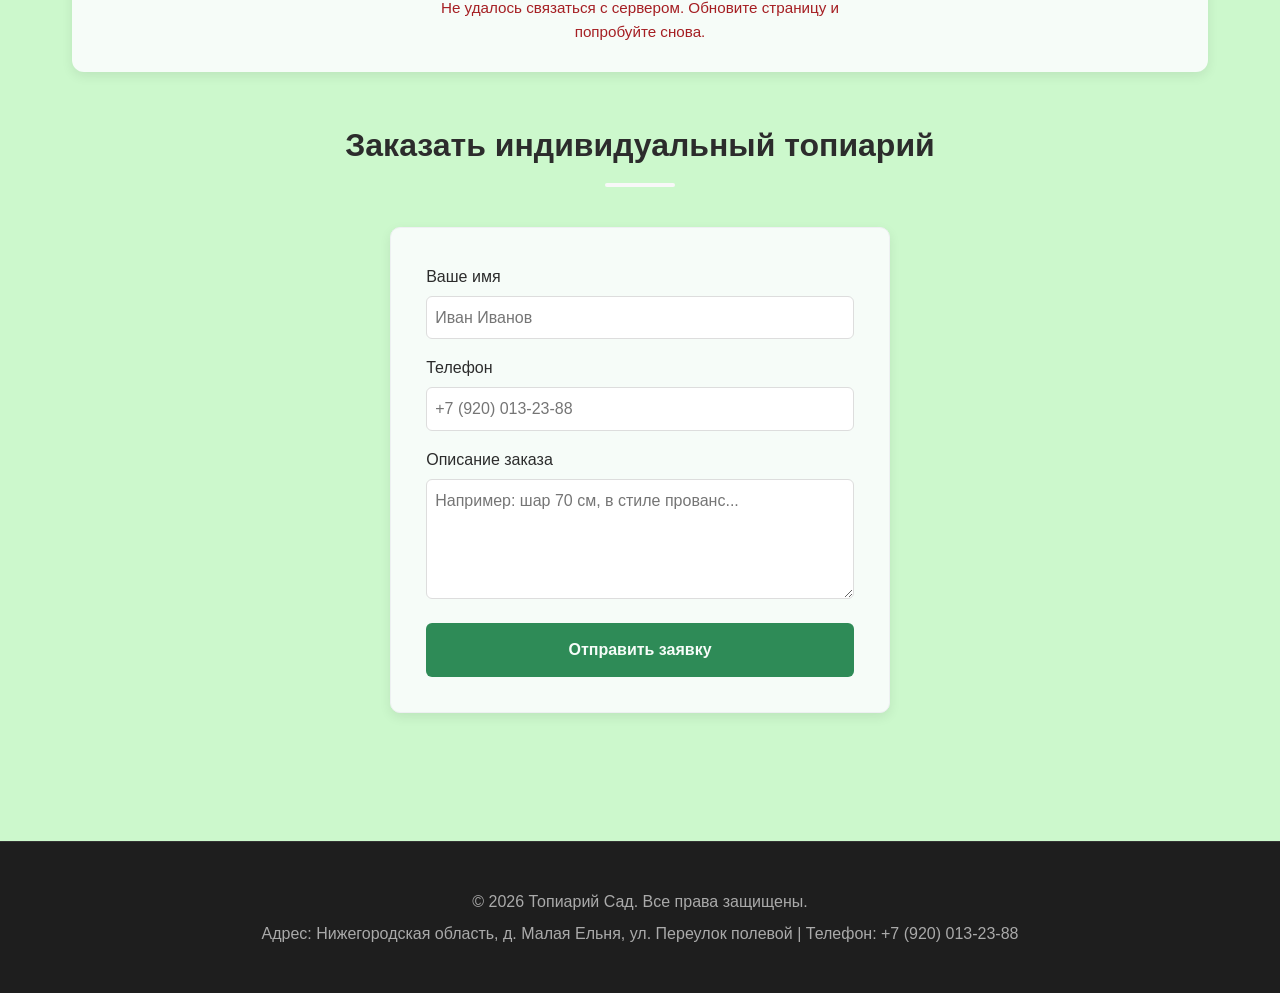
==== commit 5bdff7ee: "Add protected PHP catalogue administration with photos and preview" ====
--- a/index.html
+++ b/index.html
@@ -29,33 +29,6 @@
   </header>
 
   <main>
-
-    <!-- ========================================== -->
-    <!-- АДМИН-ПАНЕЛЬ (Скрыта, пока не включен режим) -->
-    <!-- ========================================== -->
-    <div id="edit-controls">
-      <h3>🛠 Панель администратора</h3>
-
-      <!-- Кнопка для входа в режим редактирования главной страницы -->
-      <button id="toggle-edit-btn" class="btn-admin-primary">Редактировать страницу</button>
-
-      <!-- Кнопка для добавления товаров -->
-      <button id="toggle-catalog-edit-btn" class="btn-admin-primary" style="margin-left: 10px;">Добавить/редактировать товары</button>
-
-      <!-- Форма редактирования текста главной страницы (скрыта внутри) -->
-      <div id="page-edit-form" style="display:none; margin-top: 1rem; padding: 1rem; border: 1px dashed #ccc; background: #fafafa;">
-        <label>Заголовок главного экрана:</label>
-        <input type="text" id="title-input" style="width: 100%; box-sizing: border-box;">
-
-        <label style="margin-top: 10px;">Описание:</label>
-        <textarea id="intro-input" rows="3" style="width: 100%; box-sizing: border-box;"></textarea>
-
-        <div class="form-actions">
-          <button id="save-page-btn">Сохранить</button>
-          <button id="cancel-page-edit-btn">Отмена</button>
-        </div>
-      </div>
-    </div>
 
     <!-- ========================================== -->
     <!-- ГЛАВНЫЙ ЭКРАН (HOME) -->
@@ -141,6 +114,7 @@
       </div>
       <div id="account-panel" class="auth-content" hidden>
         <p id="account-label"></p>
+        <a id="admin-link" class="btn" href="/admin" hidden>Управление каталогом</a>
         <button id="logout-button" class="btn" type="button">Выйти из аккаунта</button>
       </div>
       <p id="login-status" role="status">Для входа требуется подключение к серверу сайта.</p>
@@ -173,32 +147,6 @@
     <p>Адрес: Нижегородская область, д. Малая Ельня, ул. Переулок полевой | Телефон: +7 (920) 013-23-88</p>
   </footer>
 
-  <!-- ========================================== -->
-  <!-- МОДАЛЬНОЕ ОКНО ДЛЯ РЕДАКТИРОВАНИЯ ТОВАРА -->
-  <!-- (Всплывающее окно, стили уже есть в <style>) -->
-  <!-- ========================================== -->
-  <div id="product-edit-form">
-    <h3 id="edit-form-title">Добавить товар</h3>
-    <input type="hidden" id="product-id">
-
-    <label>Название:</label>
-    <input type="text" id="product-name" required>
-
-    <label style="margin-top: 10px;">Описание:</label>
-    <textarea id="product-desc" rows="3"></textarea>
-
-    <label style="margin-top: 10px;">Цена (₽):</label>
-    <input type="number" id="product-price" required>
-
-    <label style="margin-top: 10px;">Фото (URL картинки):</label>
-    <input type="url" id="product-image" placeholder="https://...">
-
-    <div class="form-actions">
-      <button id="save-product-btn" class="btn-admin-primary">Сохранить</button>
-      <button id="cancel-product-edit-btn" class="btn-admin-secondary">Отмена</button>
-    </div>
-  </div>
-
   <!-- Плавная прокрутка для якорей -->
   <script>
     document.querySelectorAll('a[href^="#"]').forEach(anchor => {
--- a/auth.css
+++ b/auth.css
@@ -101,3 +101,6 @@
 @media (max-width: 768px) {
   .login { scroll-margin-top: 14rem; }
 }
+[hidden] { display: none !important; }
+#catalog-grid .product-card img { width: 100%; height: 230px; object-fit: cover; }
+@media (max-width: 768px) { header nav.mobile-open { display: block; } }
